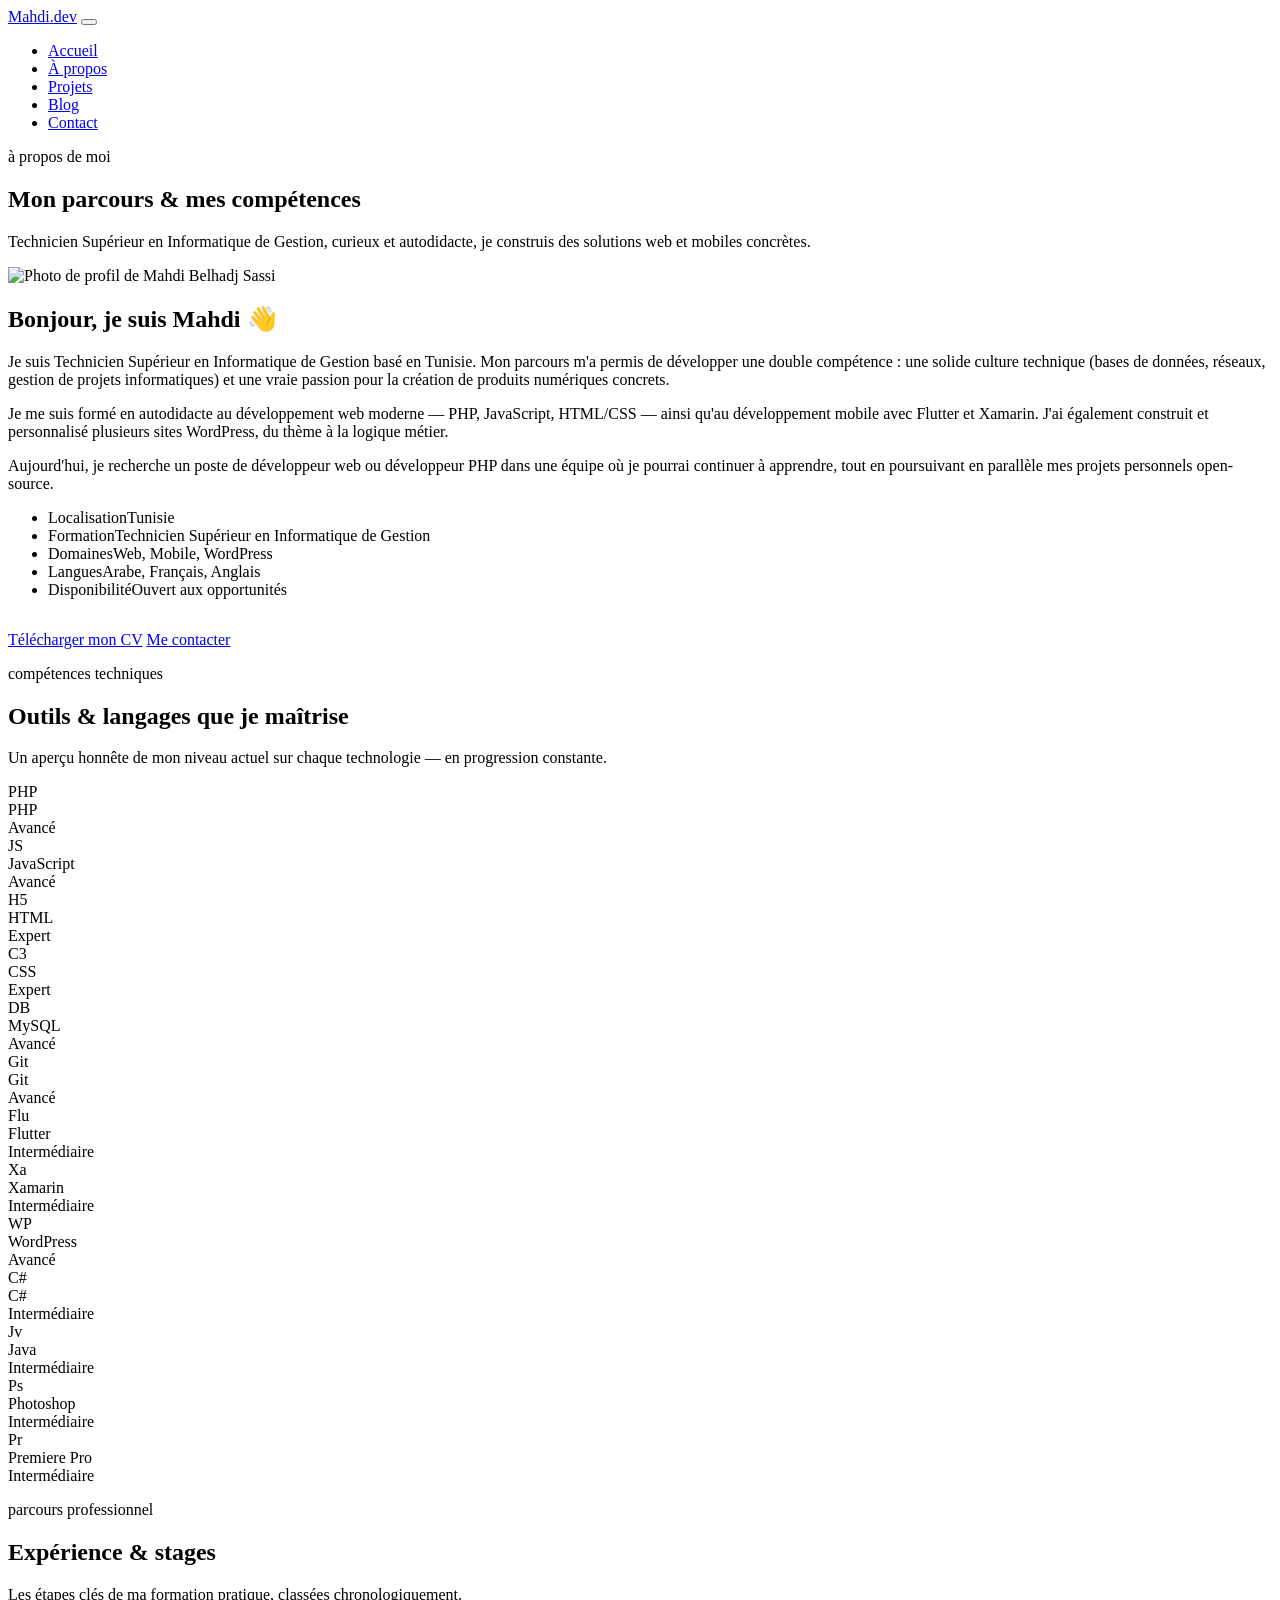
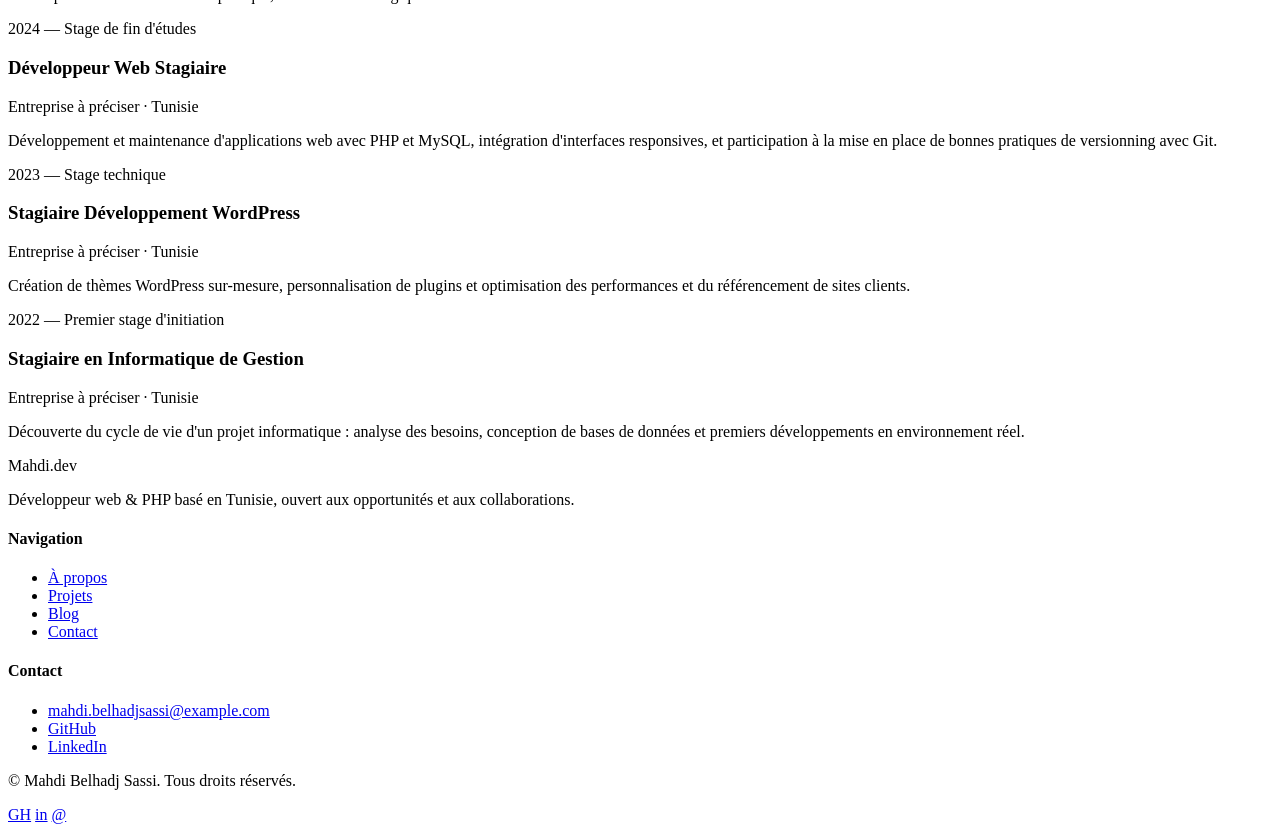
==== about.html @ 7a2019d3 "Add files via upload" ====
<!DOCTYPE html>
<html lang="fr">
<head>
  <meta charset="UTF-8">
  <meta name="viewport" content="width=device-width, initial-scale=1.0">
  <title>À propos — Mahdi Belhadj Sassi</title>
  <meta name="description" content="Parcours, compétences techniques et expériences professionnelles de Mahdi Belhadj Sassi, développeur web et PHP en Tunisie.">
  <meta property="og:title" content="À propos — Mahdi Belhadj Sassi">
  <meta property="og:description" content="Parcours, compétences et expériences de Mahdi Belhadj Sassi.">
  <meta property="og:type" content="profile">
  <meta name="twitter:card" content="summary">
  <link rel="canonical" href="https://mahdibelhadjsassi.github.io/about.html">
  <link rel="icon" type="image/svg+xml" href="assets/images/favicon.svg">

  <link rel="preconnect" href="https://fonts.googleapis.com">
  <link rel="preconnect" href="https://fonts.gstatic.com" crossorigin>
  <link href="https://fonts.googleapis.com/css2?family=Space+Grotesk:wght@500;700&family=Inter:wght@400;500;600&family=JetBrains+Mono:wght@400;500;700&display=swap" rel="stylesheet">
  <link rel="stylesheet" href="assets/css/style.css">
</head>
<body>

  <header class="site-header">
    <nav class="nav container" aria-label="Navigation principale">
      <a href="index.html" class="brand">Mahdi<span class="dot">.</span>dev</a>
      <button class="nav-toggle" aria-label="Ouvrir le menu" aria-expanded="false">
        <span></span><span></span><span></span>
      </button>
      <ul class="nav-links">
        <li><a href="index.html">Accueil</a></li>
        <li><a href="about.html" aria-current="page">À propos</a></li>
        <li><a href="projects.html">Projets</a></li>
        <li><a href="blog.html">Blog</a></li>
        <li><a href="contact.html">Contact</a></li>
      </ul>
    </nav>
  </header>

  <main>
    <section class="page-hero container">
      <p class="eyebrow">à propos de moi</p>
      <h1>Mon parcours &amp; mes compétences</h1>
      <p>Technicien Supérieur en Informatique de Gestion, curieux et autodidacte, je construis des solutions web et mobiles concrètes.</p>
    </section>

    <!-- ===================== BIO ===================== -->
    <section class="section">
      <div class="container about-grid">
        <div class="about-photo reveal">
          <img src="assets/images/avatar.svg" alt="Photo de profil de Mahdi Belhadj Sassi">
        </div>
        <div class="reveal reveal-delay-1">
          <h2>Bonjour, je suis Mahdi 👋</h2>
          <p>
            Je suis Technicien Supérieur en Informatique de Gestion basé en Tunisie. Mon parcours
            m'a permis de développer une double compétence : une solide culture technique
            (bases de données, réseaux, gestion de projets informatiques) et une vraie passion
            pour la création de produits numériques concrets.
          </p>
          <p>
            Je me suis formé en autodidacte au développement web moderne — PHP, JavaScript,
            HTML/CSS — ainsi qu'au développement mobile avec Flutter et Xamarin. J'ai également
            construit et personnalisé plusieurs sites WordPress, du thème à la logique métier.
          </p>
          <p>
            Aujourd'hui, je recherche un poste de développeur web ou développeur PHP dans une
            équipe où je pourrai continuer à apprendre, tout en poursuivant en parallèle mes
            projets personnels open-source.
          </p>

          <ul class="info-list">
            <li><span>Localisation</span><span>Tunisie</span></li>
            <li><span>Formation</span><span>Technicien Supérieur en Informatique de Gestion</span></li>
            <li><span>Domaines</span><span>Web, Mobile, WordPress</span></li>
            <li><span>Langues</span><span>Arabe, Français, Anglais</span></li>
            <li><span>Disponibilité</span><span>Ouvert aux opportunités</span></li>
          </ul>

          <div class="hero-cta" style="margin-top:2rem;">
            <a href="assets/cv/CV-Mahdi-Belhadj-Sassi.pdf" class="btn btn-primary" download>Télécharger mon CV</a>
            <a href="contact.html" class="btn btn-outline">Me contacter</a>
          </div>
        </div>
      </div>
    </section>

    <!-- ===================== COMPÉTENCES ===================== -->
    <section class="section section-alt" id="skills">
      <div class="container">
        <div class="section-head reveal">
          <p class="eyebrow">compétences techniques</p>
          <h2>Outils &amp; langages que je maîtrise</h2>
          <p>Un aperçu honnête de mon niveau actuel sur chaque technologie — en progression constante.</p>
        </div>

        <div class="skills-grid">
          <!-- Chaque carte : icône (initiales), nom, niveau, barre animée via data-level -->
          <div class="skill-card reveal">
            <div class="skill-top">
              <div class="skill-icon">PHP</div>
              <div><div class="skill-name">PHP</div><div class="skill-level">Avancé</div></div>
            </div>
            <div class="progress-track"><div class="progress-fill" data-level="85"></div></div>
          </div>

          <div class="skill-card reveal reveal-delay-1">
            <div class="skill-top">
              <div class="skill-icon">JS</div>
              <div><div class="skill-name">JavaScript</div><div class="skill-level">Avancé</div></div>
            </div>
            <div class="progress-track"><div class="progress-fill" data-level="80"></div></div>
          </div>

          <div class="skill-card reveal reveal-delay-2">
            <div class="skill-top">
              <div class="skill-icon">H5</div>
              <div><div class="skill-name">HTML</div><div class="skill-level">Expert</div></div>
            </div>
            <div class="progress-track"><div class="progress-fill" data-level="95"></div></div>
          </div>

          <div class="skill-card reveal reveal-delay-3">
            <div class="skill-top">
              <div class="skill-icon">C3</div>
              <div><div class="skill-name">CSS</div><div class="skill-level">Expert</div></div>
            </div>
            <div class="progress-track"><div class="progress-fill" data-level="90"></div></div>
          </div>

          <div class="skill-card reveal">
            <div class="skill-top">
              <div class="skill-icon">DB</div>
              <div><div class="skill-name">MySQL</div><div class="skill-level">Avancé</div></div>
            </div>
            <div class="progress-track"><div class="progress-fill" data-level="80"></div></div>
          </div>

          <div class="skill-card reveal reveal-delay-1">
            <div class="skill-top">
              <div class="skill-icon">Git</div>
              <div><div class="skill-name">Git</div><div class="skill-level">Avancé</div></div>
            </div>
            <div class="progress-track"><div class="progress-fill" data-level="82"></div></div>
          </div>

          <div class="skill-card reveal reveal-delay-2">
            <div class="skill-top">
              <div class="skill-icon">Flu</div>
              <div><div class="skill-name">Flutter</div><div class="skill-level">Intermédiaire</div></div>
            </div>
            <div class="progress-track"><div class="progress-fill" data-level="65"></div></div>
          </div>

          <div class="skill-card reveal reveal-delay-3">
            <div class="skill-top">
              <div class="skill-icon">Xa</div>
              <div><div class="skill-name">Xamarin</div><div class="skill-level">Intermédiaire</div></div>
            </div>
            <div class="progress-track"><div class="progress-fill" data-level="55"></div></div>
          </div>

          <div class="skill-card reveal">
            <div class="skill-top">
              <div class="skill-icon">WP</div>
              <div><div class="skill-name">WordPress</div><div class="skill-level">Avancé</div></div>
            </div>
            <div class="progress-track"><div class="progress-fill" data-level="85"></div></div>
          </div>

          <div class="skill-card reveal reveal-delay-1">
            <div class="skill-top">
              <div class="skill-icon">C#</div>
              <div><div class="skill-name">C#</div><div class="skill-level">Intermédiaire</div></div>
            </div>
            <div class="progress-track"><div class="progress-fill" data-level="60"></div></div>
          </div>

          <div class="skill-card reveal reveal-delay-2">
            <div class="skill-top">
              <div class="skill-icon">Jv</div>
              <div><div class="skill-name">Java</div><div class="skill-level">Intermédiaire</div></div>
            </div>
            <div class="progress-track"><div class="progress-fill" data-level="60"></div></div>
          </div>

          <div class="skill-card reveal reveal-delay-3">
            <div class="skill-top">
              <div class="skill-icon">Ps</div>
              <div><div class="skill-name">Photoshop</div><div class="skill-level">Intermédiaire</div></div>
            </div>
            <div class="progress-track"><div class="progress-fill" data-level="60"></div></div>
          </div>

          <div class="skill-card reveal">
            <div class="skill-top">
              <div class="skill-icon">Pr</div>
              <div><div class="skill-name">Premiere Pro</div><div class="skill-level">Intermédiaire</div></div>
            </div>
            <div class="progress-track"><div class="progress-fill" data-level="55"></div></div>
          </div>
        </div>
      </div>
    </section>

    <!-- ===================== EXPÉRIENCE ===================== -->
    <section class="section">
      <div class="container">
        <div class="section-head reveal">
          <p class="eyebrow">parcours professionnel</p>
          <h2>Expérience &amp; stages</h2>
          <p>Les étapes clés de ma formation pratique, classées chronologiquement.</p>
        </div>

        <div class="timeline">
          <div class="timeline-item reveal">
            <span class="timeline-date">2024 — Stage de fin d'études</span>
            <h3>Développeur Web Stagiaire</h3>
            <p class="timeline-org">Entreprise à préciser · Tunisie</p>
            <p>
              Développement et maintenance d'applications web avec PHP et MySQL, intégration
              d'interfaces responsives, et participation à la mise en place de bonnes pratiques
              de versionning avec Git.
            </p>
          </div>

          <div class="timeline-item reveal reveal-delay-1">
            <span class="timeline-date">2023 — Stage technique</span>
            <h3>Stagiaire Développement WordPress</h3>
            <p class="timeline-org">Entreprise à préciser · Tunisie</p>
            <p>
              Création de thèmes WordPress sur-mesure, personnalisation de plugins et
              optimisation des performances et du référencement de sites clients.
            </p>
          </div>

          <div class="timeline-item reveal reveal-delay-2">
            <span class="timeline-date">2022 — Premier stage d'initiation</span>
            <h3>Stagiaire en Informatique de Gestion</h3>
            <p class="timeline-org">Entreprise à préciser · Tunisie</p>
            <p>
              Découverte du cycle de vie d'un projet informatique : analyse des besoins,
              conception de bases de données et premiers développements en environnement réel.
            </p>
          </div>
        </div>
      </div>
    </section>
  </main>

  <footer class="site-footer">
    <div class="container">
      <div class="footer-grid">
        <div>
          <p class="footer-brand">Mahdi.dev</p>
          <p>Développeur web &amp; PHP basé en Tunisie, ouvert aux opportunités et aux collaborations.</p>
        </div>
        <div>
          <h4>Navigation</h4>
          <ul>
            <li><a href="about.html">À propos</a></li>
            <li><a href="projects.html">Projets</a></li>
            <li><a href="blog.html">Blog</a></li>
            <li><a href="contact.html">Contact</a></li>
          </ul>
        </div>
        <div>
          <h4>Contact</h4>
          <ul>
            <li><a href="mailto:mahdi.belhadjsassi@example.com">mahdi.belhadjsassi@example.com</a></li>
            <li><a href="https://github.com/" target="_blank" rel="noopener">GitHub</a></li>
            <li><a href="https://www.linkedin.com/" target="_blank" rel="noopener">LinkedIn</a></li>
          </ul>
        </div>
      </div>
      <div class="footer-bottom">
        <p>&copy; <span id="year"></span> Mahdi Belhadj Sassi. Tous droits réservés.</p>
        <div class="social-row">
          <a href="https://github.com/" target="_blank" rel="noopener" aria-label="GitHub">GH</a>
          <a href="https://www.linkedin.com/" target="_blank" rel="noopener" aria-label="LinkedIn">in</a>
          <a href="mailto:mahdi.belhadjsassi@example.com" aria-label="Email">@</a>
        </div>
      </div>
    </div>
  </footer>

  <script src="assets/js/main.js"></script>
</body>
</html>
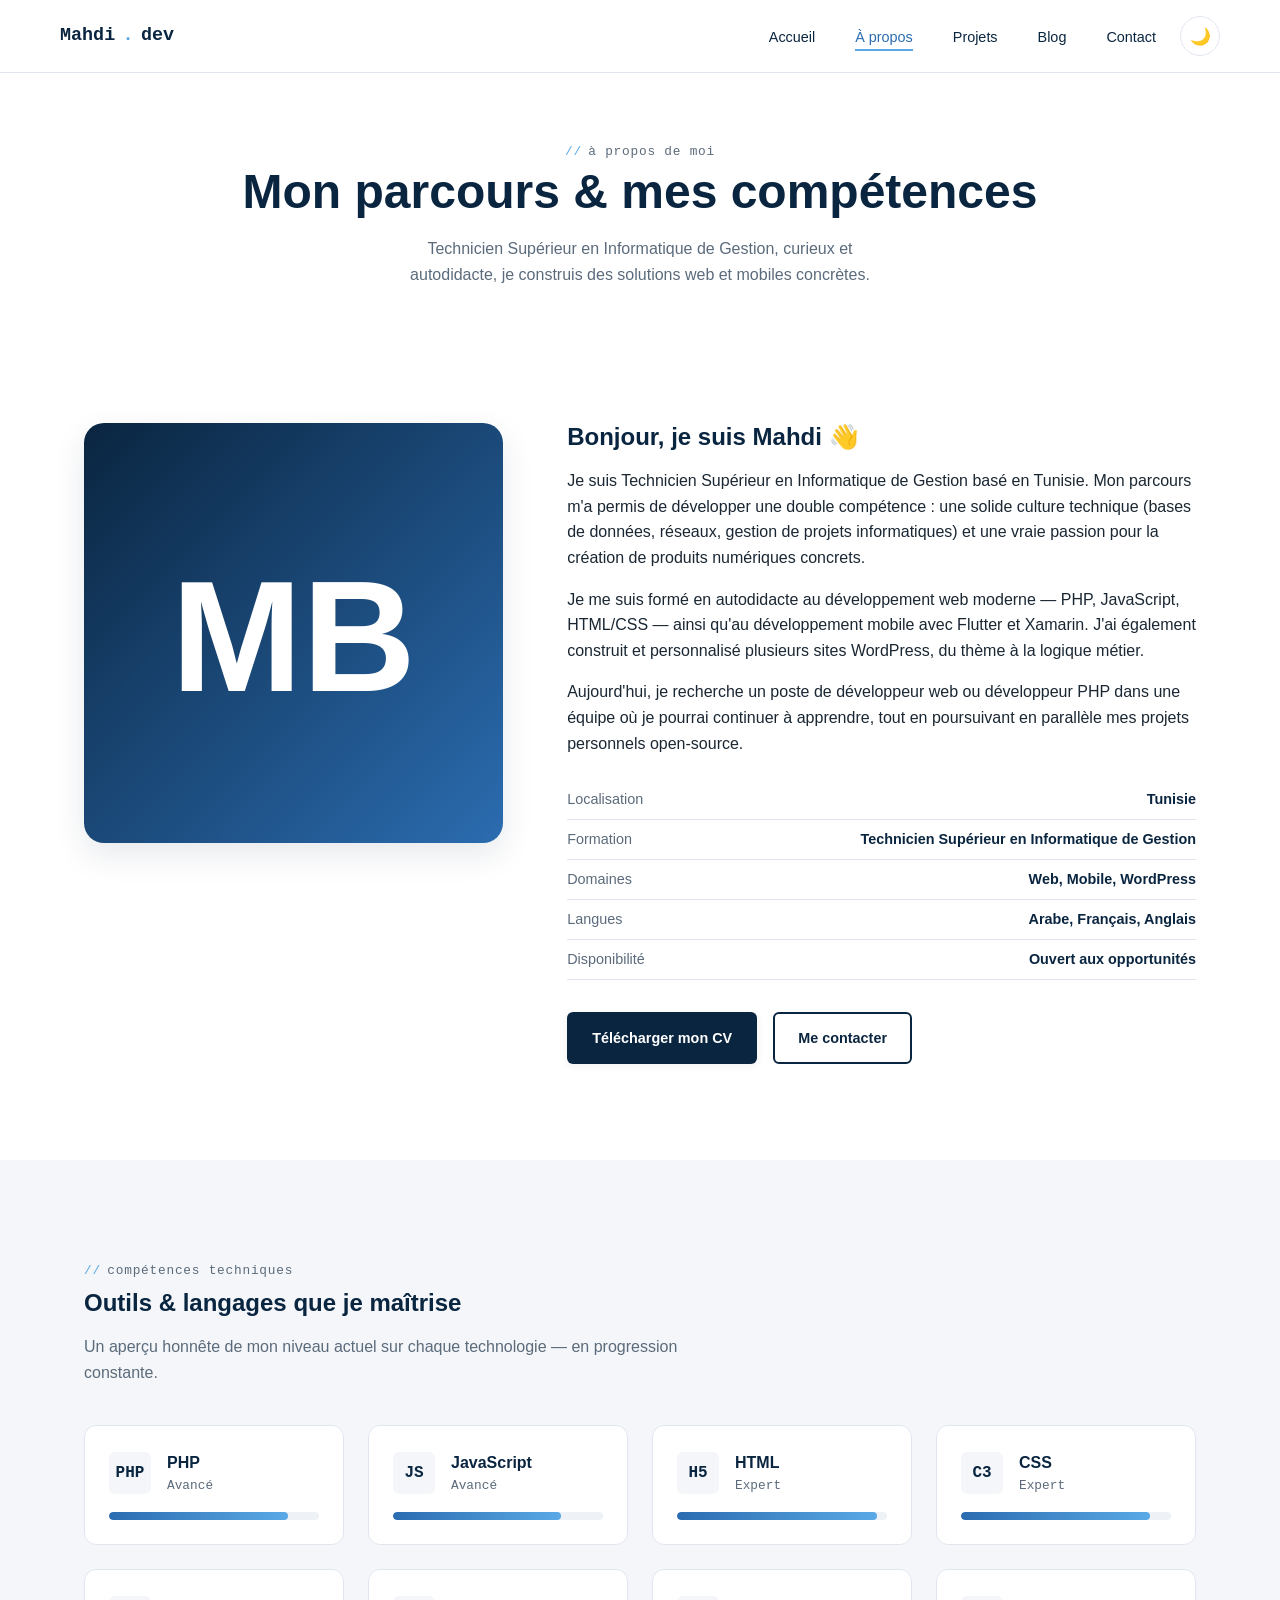
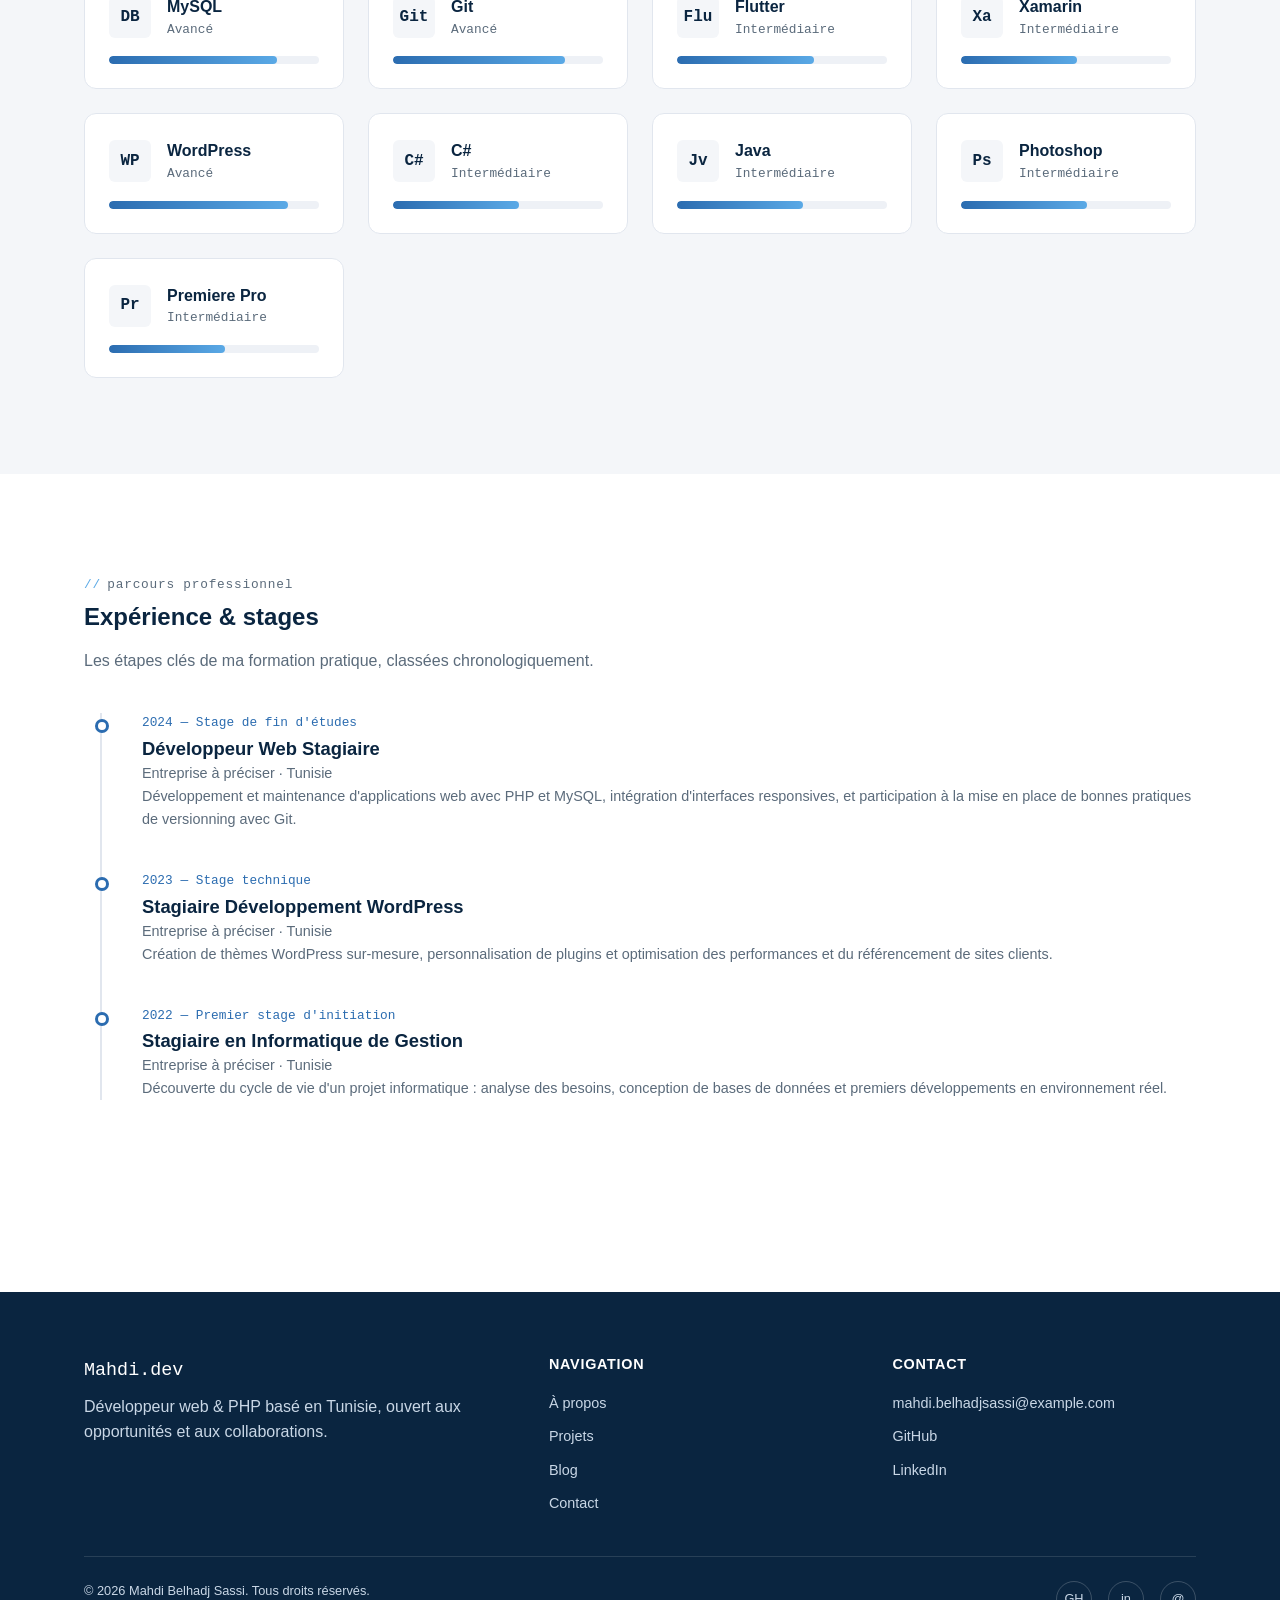
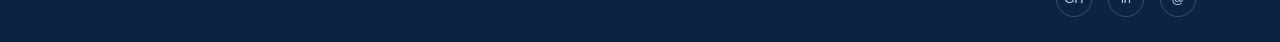
==== commit a6917ed3: "Add files via upload Add missing website assets and blog" ====
--- a/about.html
+++ b/about.html
@@ -2,6 +2,16 @@
 <html lang="fr">
 <head>
   <meta charset="UTF-8">
+  <script>
+    // Applique le thème sauvegardé avant le rendu pour éviter un flash de la mauvaise couleur
+    (function () {
+      try {
+        var saved = localStorage.getItem("theme");
+        var theme = saved || (window.matchMedia("(prefers-color-scheme: dark)").matches ? "dark" : "light");
+        document.documentElement.setAttribute("data-theme", theme);
+      } catch (e) {}
+    })();
+  </script>
   <meta name="viewport" content="width=device-width, initial-scale=1.0">
   <title>À propos — Mahdi Belhadj Sassi</title>
   <meta name="description" content="Parcours, compétences techniques et expériences professionnelles de Mahdi Belhadj Sassi, développeur web et PHP en Tunisie.">
@@ -9,7 +19,7 @@
   <meta property="og:description" content="Parcours, compétences et expériences de Mahdi Belhadj Sassi.">
   <meta property="og:type" content="profile">
   <meta name="twitter:card" content="summary">
-  <link rel="canonical" href="https://mahdibelhadjsassi.github.io/about.html">
+  <link rel="canonical" href="https://mahdibhs.github.io/about.html">
   <link rel="icon" type="image/svg+xml" href="assets/images/favicon.svg">
 
   <link rel="preconnect" href="https://fonts.googleapis.com">
@@ -18,20 +28,24 @@
   <link rel="stylesheet" href="assets/css/style.css">
 </head>
 <body>
+  <div class="scroll-progress" id="scroll-progress"></div>
 
   <header class="site-header">
     <nav class="nav container" aria-label="Navigation principale">
       <a href="index.html" class="brand">Mahdi<span class="dot">.</span>dev</a>
-      <button class="nav-toggle" aria-label="Ouvrir le menu" aria-expanded="false">
-        <span></span><span></span><span></span>
-      </button>
-      <ul class="nav-links">
+      <div class="nav-right">
+        <ul class="nav-links">
         <li><a href="index.html">Accueil</a></li>
         <li><a href="about.html" aria-current="page">À propos</a></li>
         <li><a href="projects.html">Projets</a></li>
         <li><a href="blog.html">Blog</a></li>
         <li><a href="contact.html">Contact</a></li>
       </ul>
+        <button class="theme-toggle" aria-label="Passer en mode sombre">🌙</button>
+        <button class="nav-toggle" aria-label="Ouvrir le menu" aria-expanded="false">
+          <span></span><span></span><span></span>
+        </button>
+      </div>
     </nav>
   </header>
 
@@ -283,5 +297,6 @@
   </footer>
 
   <script src="assets/js/main.js"></script>
+  <script src="assets/js/effects.js"></script>
 </body>
 </html>
--- a/assets/css/style.css
+++ b/assets/css/style.css
@@ -0,0 +1,798 @@
+/* =========================================================
+   PORTFOLIO — Mahdi Belhadj Sassi
+   Feuille de style principale
+   Palette : blanc / bleu marine / bleu / gris clair
+   Typo : Space Grotesk (titres) · Inter (texte) · JetBrains Mono (code)
+   ========================================================= */
+
+/* -------------------- 1. Design tokens -------------------- */
+:root {
+  /* Couleurs */
+  --color-white: #ffffff;
+  --color-surface: #f4f6f9;       /* gris clair */
+  --color-surface-alt: #eef1f6;
+  --color-border: #e1e6ee;
+  --color-navy: #0a2540;          /* bleu foncé — marque */
+  --color-navy-soft: #123258;
+  --color-blue: #2b6cb0;          /* bleu principal */
+  --color-blue-light: #5aa9e6;    /* bleu clair — accent */
+  --color-text: #1a2733;
+  --color-muted: #5b6b7b;
+  --color-success: #1f9d63;
+  --color-navy-fixed: #0a2540; /* toujours bleu marine, ne change jamais selon le thème */
+
+  /* Tokens de thème (surchargés en mode sombre, voir plus bas) */
+  --surface: #ffffff;         /* fond de page / cartes */
+  --heading: #0a2540;         /* couleur des titres, logo, libellés forts */
+  --header-bg: rgba(255, 255, 255, 0.85);
+
+  /* Typo */
+  --font-display: "Space Grotesk", "Segoe UI", sans-serif;
+  --font-body: "Inter", "Segoe UI", sans-serif;
+  --font-mono: "JetBrains Mono", "Courier New", monospace;
+
+  /* Échelle */
+  --fs-xs: 0.8rem;
+  --fs-sm: 0.9rem;
+  --fs-base: 1rem;
+  --fs-md: 1.15rem;
+  --fs-lg: 1.5rem;
+  --fs-xl: 2.1rem;
+  --fs-2xl: 3rem;
+  --fs-3xl: 3.8rem;
+
+  /* Espacements */
+  --space-1: 0.25rem;
+  --space-2: 0.5rem;
+  --space-3: 1rem;
+  --space-4: 1.5rem;
+  --space-5: 2.5rem;
+  --space-6: 4rem;
+  --space-7: 6rem;
+
+  /* Divers */
+  --radius-sm: 6px;
+  --radius-md: 12px;
+  --radius-lg: 20px;
+  --shadow-sm: 0 2px 10px rgba(10, 37, 64, 0.06);
+  --shadow-md: 0 12px 32px rgba(10, 37, 64, 0.1);
+  --shadow-lg: 0 24px 60px rgba(10, 37, 64, 0.16);
+  --transition: 0.25s cubic-bezier(0.4, 0, 0.2, 1);
+  --max-width: 1160px;
+}
+
+/* -------------------- 1bis. Thème sombre -------------------- */
+html[data-theme="dark"] {
+  color-scheme: dark;
+  --surface: #101d30;
+  --heading: #eaf2fb;
+  --header-bg: rgba(9, 18, 31, 0.78);
+  --color-surface: #0c1928;
+  --color-surface-alt: #16283f;
+  --color-border: #223752;
+  --color-text: #dbe6f2;
+  --color-muted: #93a7bd;
+  --shadow-sm: 0 2px 12px rgba(0, 0, 0, 0.45);
+  --shadow-md: 0 12px 32px rgba(0, 0, 0, 0.5);
+  --shadow-lg: 0 24px 60px rgba(0, 0, 0, 0.6);
+}
+
+/* -------------------- 2. Reset -------------------- */
+*, *::before, *::after { box-sizing: border-box; }
+html { scroll-behavior: smooth; }
+body {
+  margin: 0;
+  font-family: var(--font-body);
+  color: var(--color-text);
+  background: var(--surface);
+  line-height: 1.6;
+  -webkit-font-smoothing: antialiased;
+  transition: background-color 0.4s ease, color 0.4s ease;
+}
+img { max-width: 100%; display: block; }
+a { color: inherit; text-decoration: none; }
+ul { list-style: none; margin: 0; padding: 0; }
+h1, h2, h3, h4 { font-family: var(--font-display); color: var(--heading); margin: 0 0 var(--space-3); line-height: 1.2; }
+p { margin: 0 0 var(--space-3); }
+button { font-family: inherit; cursor: pointer; }
+input, textarea, select { font-family: inherit; font-size: var(--fs-base); }
+
+:focus-visible {
+  outline: 3px solid var(--color-blue-light);
+  outline-offset: 2px;
+  border-radius: var(--radius-sm);
+}
+
+@media (prefers-reduced-motion: reduce) {
+  *, *::before, *::after {
+    animation-duration: 0.001ms !important;
+    animation-iteration-count: 1 !important;
+    transition-duration: 0.001ms !important;
+    scroll-behavior: auto !important;
+  }
+}
+
+.container {
+  width: 100%;
+  max-width: var(--max-width);
+  margin: 0 auto;
+  padding: 0 var(--space-4);
+}
+
+.eyebrow {
+  display: inline-flex;
+  align-items: center;
+  gap: 0.5em;
+  font-family: var(--font-mono);
+  font-size: var(--fs-xs);
+  letter-spacing: 0.06em;
+  color: var(--color-blue);
+  text-transform: lowercase;
+  margin-bottom: var(--space-2);
+}
+.eyebrow::before { content: "//"; color: var(--color-blue-light); }
+
+.section { padding: var(--space-7) 0; }
+.section-alt { background: var(--color-surface); }
+.section-head { max-width: 640px; margin-bottom: var(--space-5); }
+.section-head p { color: var(--color-muted); }
+
+/* -------------------- 3. Boutons -------------------- */
+.btn {
+  display: inline-flex;
+  align-items: center;
+  gap: 0.5em;
+  padding: 0.85em 1.6em;
+  border-radius: var(--radius-sm);
+  font-weight: 600;
+  font-size: var(--fs-sm);
+  border: 2px solid transparent;
+  transition: transform var(--transition), box-shadow var(--transition), background var(--transition), border-color var(--transition), color var(--transition);
+  white-space: nowrap;
+}
+.btn-primary {
+  background: var(--color-navy-fixed);
+  color: var(--color-white);
+  box-shadow: var(--shadow-sm);
+}
+.btn-primary:hover, .btn-primary:focus-visible {
+  background: var(--color-blue);
+  transform: translateY(-3px);
+  box-shadow: var(--shadow-md);
+}
+.btn-outline {
+  background: transparent;
+  border-color: var(--heading);
+  color: var(--heading);
+}
+.btn-outline:hover, .btn-outline:focus-visible {
+  background: var(--heading);
+  color: var(--surface);
+  transform: translateY(-3px);
+}
+.btn-small { padding: 0.55em 1.1em; font-size: var(--fs-xs); }
+.btn[disabled] { opacity: 0.6; cursor: not-allowed; transform: none !important; }
+
+/* -------------------- 3bis. Barre de progression de lecture -------------------- */
+.scroll-progress {
+  position: fixed;
+  top: 0; left: 0;
+  height: 3px;
+  width: 0%;
+  background: linear-gradient(90deg, var(--color-blue), var(--color-blue-light));
+  z-index: 300;
+  box-shadow: 0 0 8px rgba(90, 169, 230, 0.6);
+}
+
+/* -------------------- 4. Header / Navigation -------------------- */
+.site-header {
+  position: sticky;
+  top: 0;
+  z-index: 100;
+  background: var(--header-bg);
+  backdrop-filter: blur(10px);
+  border-bottom: 1px solid var(--color-border);
+  transition: background var(--transition), box-shadow var(--transition);
+}
+.nav {
+  display: flex;
+  align-items: center;
+  justify-content: space-between;
+  padding: var(--space-3) 0;
+}
+.brand {
+  font-family: var(--font-mono);
+  font-weight: 700;
+  font-size: var(--fs-md);
+  color: var(--heading);
+  display: flex;
+  align-items: center;
+  gap: 0.4em;
+}
+.brand .dot { color: var(--color-blue-light); }
+.nav-links {
+  display: flex;
+  gap: var(--space-5);
+  align-items: center;
+}
+.nav-links a {
+  font-size: var(--fs-sm);
+  font-weight: 500;
+  color: var(--heading);
+  position: relative;
+  padding: 0.25em 0;
+  transition: color var(--transition);
+}
+.nav-links a::after {
+  content: "";
+  position: absolute;
+  left: 0; bottom: -3px;
+  width: 0; height: 2px;
+  background: var(--color-blue-light);
+  transition: width var(--transition);
+}
+.nav-links a:hover::after,
+.nav-links a[aria-current="page"]::after { width: 100%; }
+.nav-links a[aria-current="page"] { color: var(--color-blue); }
+
+.nav-right {
+  display: flex;
+  align-items: center;
+  gap: var(--space-4);
+}
+
+.theme-toggle {
+  width: 40px;
+  height: 40px;
+  flex-shrink: 0;
+  border-radius: 50%;
+  border: 1px solid var(--color-border);
+  background: var(--surface);
+  font-size: 1.05rem;
+  display: flex;
+  align-items: center;
+  justify-content: center;
+  transition: transform var(--transition), background-color 0.4s ease, border-color 0.4s ease;
+}
+.theme-toggle:hover, .theme-toggle:focus-visible {
+  transform: rotate(18deg) scale(1.08);
+  border-color: var(--color-blue-light);
+}
+
+.nav-toggle {
+  display: none;
+  flex-direction: column;
+  gap: 5px;
+  background: none;
+  border: none;
+  padding: 8px;
+}
+.nav-toggle span {
+  width: 22px; height: 2px;
+  background: var(--heading);
+  border-radius: 2px;
+  transition: transform var(--transition), opacity var(--transition);
+}
+
+/* -------------------- 5. Hero -------------------- */
+.hero {
+  padding: var(--space-7) 0 var(--space-6);
+  overflow: hidden;
+}
+.hero .container {
+  display: grid;
+  grid-template-columns: 1.1fr 0.9fr;
+  gap: var(--space-6);
+  align-items: center;
+}
+.hero-name {
+  font-size: var(--fs-3xl);
+  letter-spacing: -0.02em;
+}
+.hero-role {
+  font-family: var(--font-mono);
+  font-size: var(--fs-md);
+  color: var(--color-blue);
+  margin-bottom: var(--space-4);
+}
+.hero-credentials {
+  font-family: var(--font-mono);
+  font-size: var(--fs-sm);
+  color: var(--color-muted);
+  margin-bottom: var(--space-3);
+}
+.typewriter-text { color: var(--color-blue); }
+.hero-text { color: var(--color-muted); max-width: 46ch; font-size: var(--fs-md); }
+.hero-cta { display: flex; gap: var(--space-3); margin-top: var(--space-5); flex-wrap: wrap; }
+
+.hero-visual { display: flex; flex-direction: column; align-items: center; gap: var(--space-4); }
+
+.avatar-frame {
+  width: 220px; height: 220px;
+  border-radius: 50%;
+  padding: 6px;
+  background: conic-gradient(from 220deg, var(--color-blue-light), var(--color-navy-fixed), var(--color-blue-light));
+  box-shadow: var(--shadow-lg);
+}
+.avatar-frame img {
+  width: 100%; height: 100%;
+  border-radius: 50%;
+  object-fit: cover;
+  border: 4px solid var(--surface);
+}
+
+/* Terminal signature element */
+.terminal {
+  width: 100%;
+  max-width: 360px;
+  background: var(--color-navy-fixed);
+  border-radius: var(--radius-md);
+  box-shadow: var(--shadow-lg);
+  overflow: hidden;
+  font-family: var(--font-mono);
+  font-size: var(--fs-xs);
+}
+.terminal-bar {
+  display: flex;
+  gap: 6px;
+  padding: 10px 14px;
+  background: var(--color-navy-soft);
+}
+.terminal-bar span { width: 10px; height: 10px; border-radius: 50%; background: #3a5b82; }
+.terminal-bar span:nth-child(1) { background: #ff6259; }
+.terminal-bar span:nth-child(2) { background: #ffbd2e; }
+.terminal-bar span:nth-child(3) { background: #28c941; }
+.terminal-body { padding: 16px 18px 20px; color: #cfe3f7; }
+.terminal-body .line { opacity: 0; animation: typeIn 0.5s ease forwards; }
+.terminal-body .k { color: #5aa9e6; }
+.terminal-body .s { color: #7ee0b0; }
+.terminal-body .c { color: #7d93ac; }
+.cursor {
+  display: inline-block;
+  width: 7px; height: 1em;
+  background: var(--color-blue-light);
+  margin-left: 2px;
+  animation: blink 1s step-end infinite;
+  vertical-align: text-bottom;
+}
+@keyframes blink { 50% { opacity: 0; } }
+@keyframes typeIn { to { opacity: 1; } }
+
+/* -------------------- 6. Reveal on scroll -------------------- */
+.reveal {
+  opacity: 0;
+  transform: translateY(28px);
+  transition: opacity 0.7s ease, transform 0.7s ease;
+}
+.reveal.is-visible { opacity: 1; transform: translateY(0); }
+.reveal-delay-1 { transition-delay: 0.08s; }
+.reveal-delay-2 { transition-delay: 0.16s; }
+.reveal-delay-3 { transition-delay: 0.24s; }
+
+/* -------------------- 7. Home: highlights -------------------- */
+.highlights {
+  display: grid;
+  grid-template-columns: repeat(3, 1fr);
+  gap: var(--space-4);
+  perspective: 1200px;
+}
+.highlight-card {
+  background: var(--surface);
+  border: 1px solid var(--color-border);
+  border-radius: var(--radius-md);
+  padding: var(--space-4);
+  transition: transform var(--transition), box-shadow var(--transition), border-color var(--transition), background-color 0.4s ease;
+}
+.highlight-card:hover {
+  transform: translateY(-6px);
+  box-shadow: var(--shadow-md);
+  border-color: var(--color-blue-light);
+}
+.highlight-card .icon { font-size: 1.6rem; margin-bottom: var(--space-2); }
+.highlight-card h3 { font-size: var(--fs-md); }
+.highlight-card p { color: var(--color-muted); font-size: var(--fs-sm); margin: 0; }
+
+/* -------------------- 8. Skills -------------------- */
+.skills-grid {
+  display: grid;
+  grid-template-columns: repeat(auto-fill, minmax(220px, 1fr));
+  gap: var(--space-4);
+  perspective: 1200px;
+}
+.skill-card {
+  background: var(--surface);
+  border: 1px solid var(--color-border);
+  border-radius: var(--radius-md);
+  padding: var(--space-4);
+  transition: transform var(--transition), box-shadow var(--transition), background-color 0.4s ease, border-color 0.4s ease;
+}
+.skill-card:hover { transform: translateY(-4px); box-shadow: var(--shadow-md); }
+.skill-top { display: flex; align-items: center; gap: var(--space-3); margin-bottom: var(--space-3); }
+.skill-icon {
+  width: 42px; height: 42px;
+  display: flex; align-items: center; justify-content: center;
+  border-radius: var(--radius-sm);
+  background: var(--color-surface);
+  font-family: var(--font-mono);
+  font-weight: 700;
+  color: var(--heading);
+  flex-shrink: 0;
+}
+.skill-name { font-weight: 600; color: var(--heading); }
+.skill-level { font-size: var(--fs-xs); color: var(--color-muted); font-family: var(--font-mono); }
+.progress-track {
+  height: 8px;
+  border-radius: 999px;
+  background: var(--color-surface-alt);
+  overflow: hidden;
+}
+.progress-fill {
+  height: 100%;
+  width: 0;
+  border-radius: 999px;
+  background: linear-gradient(90deg, var(--color-blue), var(--color-blue-light));
+  transition: width 1.1s cubic-bezier(0.4, 0, 0.2, 1);
+}
+
+/* -------------------- 9. Timeline (expérience) -------------------- */
+.timeline {
+  position: relative;
+  margin-left: var(--space-3);
+  border-left: 2px solid var(--color-border);
+  padding-left: var(--space-5);
+  display: flex;
+  flex-direction: column;
+  gap: var(--space-5);
+}
+.timeline-item { position: relative; }
+.timeline-item::before {
+  content: "";
+  position: absolute;
+  left: calc(-1 * var(--space-5) - 7px);
+  top: 6px;
+  width: 14px; height: 14px;
+  border-radius: 50%;
+  background: var(--surface);
+  border: 3px solid var(--color-blue);
+}
+.timeline-date {
+  font-family: var(--font-mono);
+  font-size: var(--fs-xs);
+  color: var(--color-blue);
+  margin-bottom: var(--space-1);
+  display: block;
+}
+.timeline-item h3 { font-size: var(--fs-md); margin-bottom: 2px; }
+.timeline-org { color: var(--color-muted); font-size: var(--fs-sm); margin-bottom: var(--space-2); font-weight: 500; }
+.timeline-item p { color: var(--color-muted); font-size: var(--fs-sm); margin: 0; }
+
+/* -------------------- 10. About page specifics -------------------- */
+.about-grid {
+  display: grid;
+  grid-template-columns: 0.8fr 1.2fr;
+  gap: var(--space-6);
+  align-items: start;
+}
+.about-photo {
+  border-radius: var(--radius-lg);
+  overflow: hidden;
+  box-shadow: var(--shadow-md);
+  position: sticky;
+  top: 100px;
+}
+.info-list { margin-top: var(--space-4); }
+.info-list li {
+  display: flex;
+  justify-content: space-between;
+  padding: var(--space-2) 0;
+  border-bottom: 1px solid var(--color-border);
+  font-size: var(--fs-sm);
+}
+.info-list li span:first-child { color: var(--color-muted); }
+.info-list li span:last-child { font-weight: 600; color: var(--heading); }
+
+/* -------------------- 11. Projects -------------------- */
+.projects-grid {
+  display: grid;
+  grid-template-columns: repeat(auto-fill, minmax(300px, 1fr));
+  gap: var(--space-5);
+  perspective: 1200px;
+}
+.project-card {
+  background: var(--surface);
+  border: 1px solid var(--color-border);
+  border-radius: var(--radius-md);
+  overflow: hidden;
+  display: flex;
+  flex-direction: column;
+  transition: transform var(--transition), box-shadow var(--transition), background-color 0.4s ease, border-color 0.4s ease;
+}
+.project-card:hover { transform: translateY(-6px); box-shadow: var(--shadow-lg); }
+.project-thumb {
+  aspect-ratio: 16/10;
+  background: linear-gradient(135deg, var(--color-navy-fixed), var(--color-blue));
+  display: flex; align-items: center; justify-content: center;
+  color: var(--color-white);
+  font-family: var(--font-mono);
+  font-size: var(--fs-sm);
+  text-align: center;
+  padding: var(--space-3);
+}
+.project-body { padding: var(--space-4); flex: 1; display: flex; flex-direction: column; }
+.project-body h3 { font-size: var(--fs-md); }
+.project-body p { color: var(--color-muted); font-size: var(--fs-sm); flex: 1; }
+.tech-tags { display: flex; flex-wrap: wrap; gap: 6px; margin: var(--space-3) 0; }
+.tech-tag {
+  font-family: var(--font-mono);
+  font-size: 0.72rem;
+  padding: 3px 9px;
+  border-radius: 999px;
+  background: var(--color-surface);
+  color: var(--heading);
+  border: 1px solid var(--color-border);
+}
+.project-links { display: flex; gap: var(--space-3); }
+.project-links a {
+  font-size: var(--fs-sm);
+  font-weight: 600;
+  color: var(--color-blue);
+  display: inline-flex; align-items: center; gap: 4px;
+  transition: color var(--transition);
+}
+.project-links a:hover { color: var(--heading); }
+
+.empty-state {
+  text-align: center;
+  padding: var(--space-6) var(--space-4);
+  border: 2px dashed var(--color-border);
+  border-radius: var(--radius-md);
+  color: var(--color-muted);
+  grid-column: 1 / -1;
+}
+.empty-state h3 { color: var(--heading); }
+
+/* -------------------- 12. Blog -------------------- */
+.blog-layout {
+  display: grid;
+  grid-template-columns: 1fr 280px;
+  gap: var(--space-6);
+  align-items: start;
+}
+.blog-controls {
+  display: flex;
+  gap: var(--space-3);
+  margin-bottom: var(--space-5);
+  flex-wrap: wrap;
+}
+.search-input {
+  flex: 1;
+  min-width: 200px;
+  padding: 0.75em 1em;
+  border: 1px solid var(--color-border);
+  border-radius: var(--radius-sm);
+  background: var(--color-surface);
+  transition: border-color var(--transition), background var(--transition);
+}
+.search-input:focus { border-color: var(--color-blue-light); background: var(--surface); outline: none; }
+
+.posts-list { display: flex; flex-direction: column; gap: var(--space-4); }
+.post-card {
+  background: var(--surface);
+  border: 1px solid var(--color-border);
+  border-radius: var(--radius-md);
+  padding: var(--space-4);
+  transition: transform var(--transition), box-shadow var(--transition), background-color 0.4s ease, border-color 0.4s ease;
+}
+.post-card:hover { transform: translateX(4px); box-shadow: var(--shadow-md); }
+.post-meta {
+  font-family: var(--font-mono);
+  font-size: var(--fs-xs);
+  color: var(--color-muted);
+  display: flex; gap: var(--space-3); flex-wrap: wrap;
+  margin-bottom: var(--space-2);
+}
+.post-card h2 { font-size: var(--fs-lg); }
+.post-card h2 a { transition: color var(--transition); }
+.post-card h2 a:hover { color: var(--color-blue); }
+.post-excerpt { color: var(--color-muted); font-size: var(--fs-sm); }
+.post-tags { display: flex; gap: 6px; margin-top: var(--space-2); flex-wrap: wrap; }
+
+.sidebar-box {
+  background: var(--color-surface);
+  border-radius: var(--radius-md);
+  padding: var(--space-4);
+  margin-bottom: var(--space-4);
+  transition: background-color 0.4s ease;
+}
+.sidebar-box h3 { font-size: var(--fs-sm); text-transform: uppercase; letter-spacing: 0.05em; color: var(--heading); }
+.category-list button, .tag-cloud button {
+  background: none; border: none; padding: 0;
+  color: var(--color-muted); font-size: var(--fs-sm);
+  display: flex; justify-content: space-between; width: 100%;
+  padding: 6px 0; text-align: left;
+  transition: color var(--transition);
+}
+.category-list li { border-bottom: 1px dashed var(--color-border); }
+.category-list li:last-child { border-bottom: none; }
+.category-list button:hover, .category-list button.active { color: var(--color-blue); }
+.tag-cloud { display: flex; flex-wrap: wrap; gap: 6px; }
+.tag-cloud button {
+  width: auto;
+  font-family: var(--font-mono);
+  font-size: 0.72rem;
+  padding: 4px 10px;
+  border-radius: 999px;
+  background: var(--surface);
+  border: 1px solid var(--color-border);
+}
+.tag-cloud button.active, .tag-cloud button:hover { background: var(--color-navy-fixed); color: var(--color-white); }
+
+.pagination { display: flex; justify-content: center; gap: var(--space-2); margin-top: var(--space-5); }
+.pagination button {
+  width: 38px; height: 38px;
+  border-radius: var(--radius-sm);
+  border: 1px solid var(--color-border);
+  background: var(--surface);
+  font-family: var(--font-mono);
+  font-size: var(--fs-sm);
+  transition: background var(--transition), color var(--transition);
+}
+.pagination button.active { background: var(--color-navy-fixed); color: var(--color-white); border-color: var(--color-navy-fixed); }
+.pagination button:hover:not(.active) { background: var(--color-surface); }
+
+/* Single post */
+.post-header { max-width: 720px; margin: 0 auto var(--space-5); text-align: center; }
+.post-content { max-width: 720px; margin: 0 auto; }
+.post-content h2 { margin-top: var(--space-5); font-size: var(--fs-lg); }
+.post-content h3 { font-size: var(--fs-md); }
+.post-content p { color: var(--color-text); }
+.post-content pre {
+  background: var(--color-navy-fixed);
+  color: #d6e6f7;
+  padding: var(--space-4);
+  border-radius: var(--radius-md);
+  overflow-x: auto;
+  font-family: var(--font-mono);
+  font-size: var(--fs-sm);
+}
+.post-content code {
+  font-family: var(--font-mono);
+  background: var(--color-surface);
+  padding: 0.1em 0.4em;
+  border-radius: 4px;
+  font-size: 0.9em;
+}
+.post-content pre code { background: none; padding: 0; }
+.post-content blockquote {
+  border-left: 3px solid var(--color-blue-light);
+  padding-left: var(--space-3);
+  color: var(--color-muted);
+  font-style: italic;
+  margin: var(--space-4) 0;
+}
+.post-content ul, .post-content ol { padding-left: 1.4em; color: var(--color-text); margin-bottom: var(--space-3); }
+.post-content img { border-radius: var(--radius-md); margin: var(--space-4) 0; }
+.post-content a { color: var(--color-blue); text-decoration: underline; text-decoration-color: var(--color-blue-light); }
+
+/* -------------------- 13. Contact -------------------- */
+.contact-layout {
+  display: grid;
+  grid-template-columns: 1fr 1fr;
+  gap: var(--space-6);
+}
+.contact-form { display: flex; flex-direction: column; gap: var(--space-3); }
+.form-row { display: flex; flex-direction: column; gap: var(--space-1); }
+.form-row label { font-size: var(--fs-sm); font-weight: 600; color: var(--heading); }
+.form-row input, .form-row textarea {
+  padding: 0.85em 1em;
+  border: 1px solid var(--color-border);
+  border-radius: var(--radius-sm);
+  background: var(--color-surface);
+  transition: border-color var(--transition), background var(--transition);
+}
+.form-row input:focus, .form-row textarea:focus {
+  border-color: var(--color-blue-light);
+  background: var(--surface);
+  outline: none;
+}
+.form-row .error { font-size: var(--fs-xs); color: #d64545; min-height: 1.1em; }
+.form-status { font-size: var(--fs-sm); font-weight: 600; min-height: 1.4em; }
+.form-status.success { color: var(--color-success); }
+.form-status.error { color: #d64545; }
+
+.contact-info { display: flex; flex-direction: column; gap: var(--space-3); }
+.contact-info-item {
+  display: flex; align-items: center; gap: var(--space-3);
+  background: var(--color-surface);
+  border-radius: var(--radius-md);
+  padding: var(--space-3) var(--space-4);
+  transition: transform var(--transition), box-shadow var(--transition);
+}
+.contact-info-item:hover { transform: translateX(6px); box-shadow: var(--shadow-sm); }
+.contact-info-item .icon {
+  width: 40px; height: 40px;
+  border-radius: 50%;
+  background: var(--color-navy-fixed);
+  color: var(--color-white);
+  display: flex; align-items: center; justify-content: center;
+  flex-shrink: 0;
+}
+.contact-info-item strong { display: block; color: var(--heading); font-size: var(--fs-sm); }
+.contact-info-item span, .contact-info-item a { color: var(--color-muted); font-size: var(--fs-sm); }
+
+/* -------------------- 14. Footer -------------------- */
+.site-footer {
+  background: var(--color-navy-fixed);
+  color: #c9d7e6;
+  padding: var(--space-6) 0 var(--space-4);
+  margin-top: var(--space-7);
+}
+.footer-grid {
+  display: grid;
+  grid-template-columns: 1.4fr 1fr 1fr;
+  gap: var(--space-5);
+  margin-bottom: var(--space-5);
+}
+.footer-brand { font-family: var(--font-mono); color: var(--color-white); font-size: var(--fs-md); margin-bottom: var(--space-2); }
+.footer-grid h4 { color: var(--color-white); font-size: var(--fs-sm); text-transform: uppercase; letter-spacing: 0.05em; margin-bottom: var(--space-3); }
+.footer-grid ul { display: flex; flex-direction: column; gap: var(--space-2); }
+.footer-grid a { font-size: var(--fs-sm); transition: color var(--transition); }
+.footer-grid a:hover { color: var(--color-white); }
+.footer-bottom {
+  border-top: 1px solid rgba(255,255,255,0.12);
+  padding-top: var(--space-4);
+  display: flex; justify-content: space-between; align-items: center;
+  font-size: var(--fs-xs);
+  flex-wrap: wrap;
+  gap: var(--space-2);
+}
+.social-row { display: flex; gap: var(--space-3); }
+.social-row a {
+  width: 36px; height: 36px;
+  border-radius: 50%;
+  border: 1px solid rgba(255,255,255,0.2);
+  display: flex; align-items: center; justify-content: center;
+  transition: background var(--transition), transform var(--transition);
+}
+.social-row a:hover { background: var(--color-blue); transform: translateY(-3px); }
+
+/* -------------------- 15. Page hero (pages secondaires) -------------------- */
+.page-hero { padding: var(--space-6) 0 var(--space-5); text-align: center; }
+.page-hero .eyebrow { justify-content: center; }
+.page-hero h1 { font-size: var(--fs-2xl); }
+.page-hero p { color: var(--color-muted); max-width: 55ch; margin: 0 auto; }
+
+/* -------------------- 16. Responsive -------------------- */
+@media (max-width: 960px) {
+  .hero .container { grid-template-columns: 1fr; text-align: center; }
+  .hero-text { margin: 0 auto var(--space-3); }
+  .hero-cta { justify-content: center; }
+  .hero-visual { order: -1; }
+  .about-grid { grid-template-columns: 1fr; }
+  .about-photo { position: static; max-width: 320px; margin: 0 auto; }
+  .contact-layout { grid-template-columns: 1fr; }
+  .blog-layout { grid-template-columns: 1fr; }
+  .footer-grid { grid-template-columns: 1fr 1fr; }
+}
+@media (max-width: 720px) {
+  .nav-links {
+    position: absolute;
+    top: 100%; left: 0; right: 0;
+    background: var(--surface);
+    flex-direction: column;
+    align-items: flex-start;
+    padding: var(--space-4);
+    border-bottom: 1px solid var(--color-border);
+    box-shadow: var(--shadow-md);
+    transform: translateY(-8px);
+    opacity: 0;
+    pointer-events: none;
+    transition: transform var(--transition), opacity var(--transition);
+  }
+  .nav-links.open { transform: translateY(0); opacity: 1; pointer-events: auto; }
+  .nav-toggle { display: flex; }
+  .highlights { grid-template-columns: 1fr; }
+  .footer-grid { grid-template-columns: 1fr; }
+  .footer-bottom { flex-direction: column; text-align: center; }
+  :root { --fs-3xl: 2.4rem; --fs-2xl: 1.9rem; }
+}
